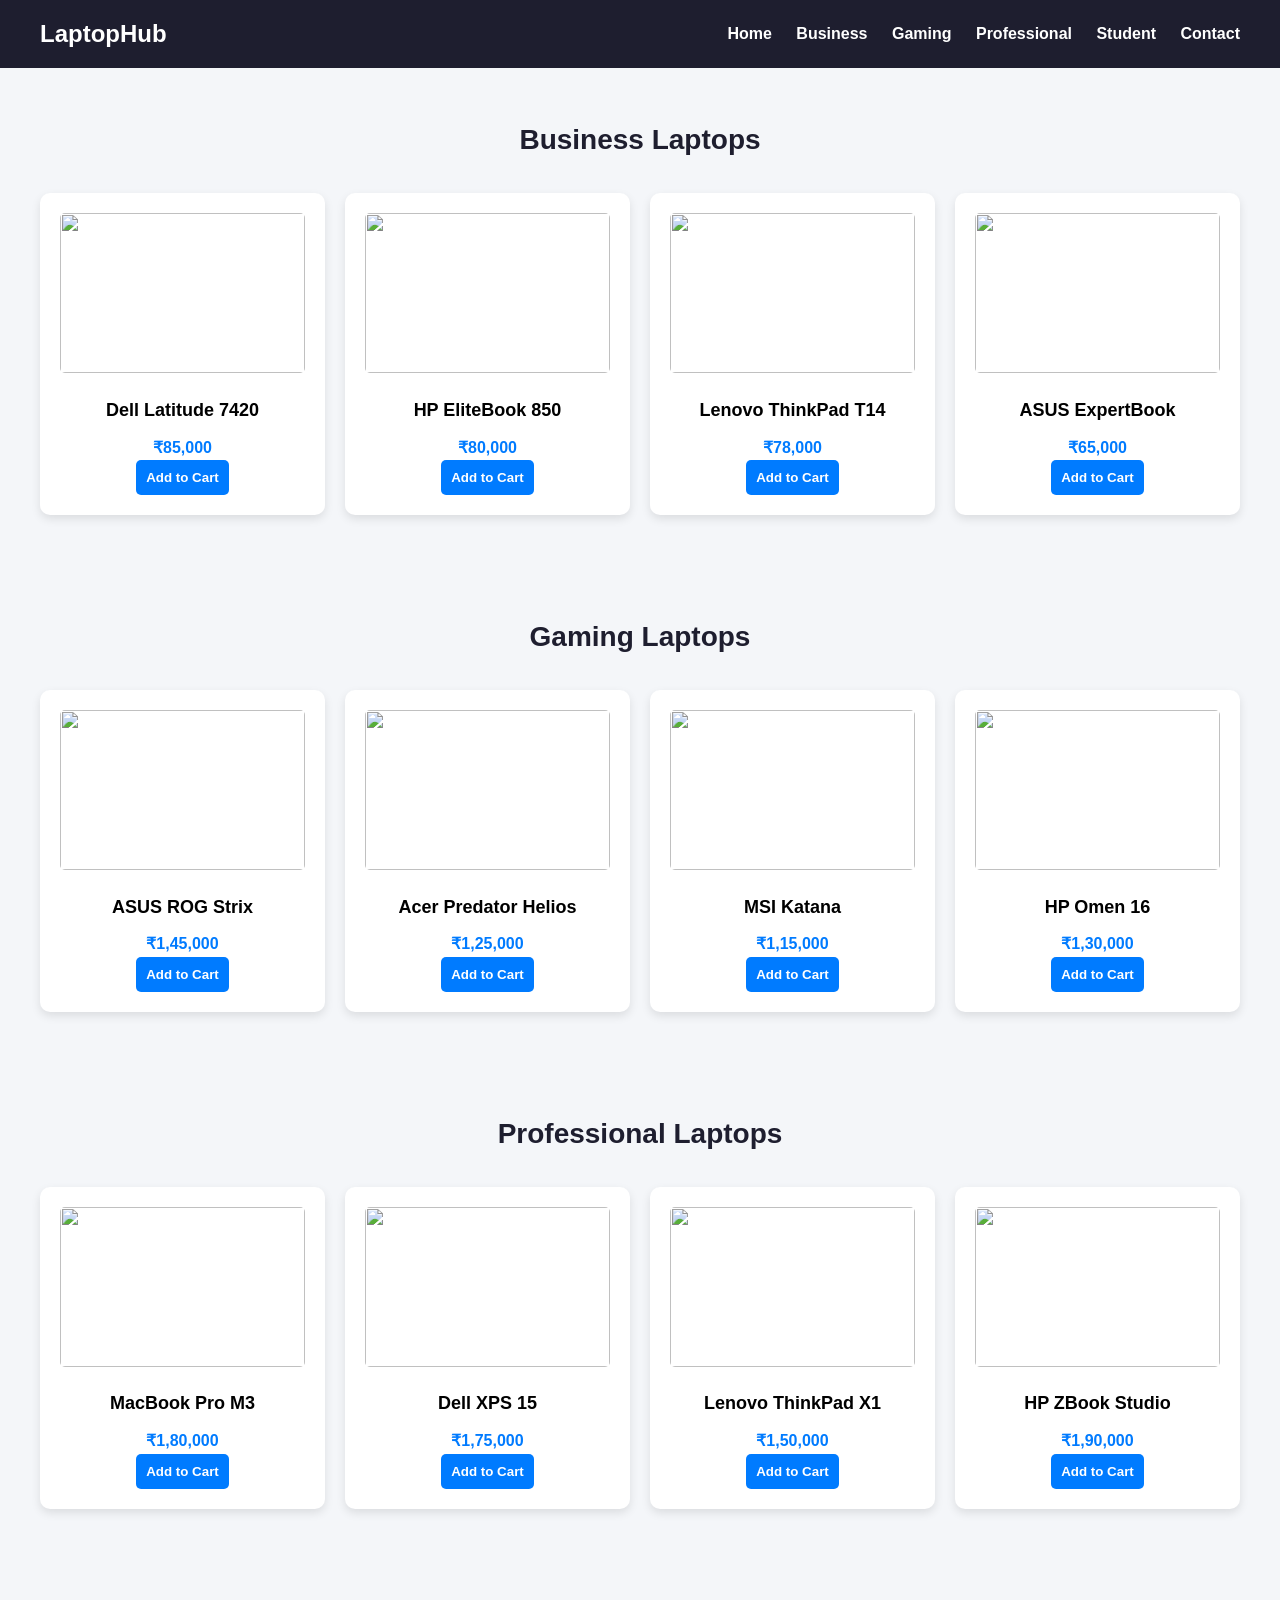
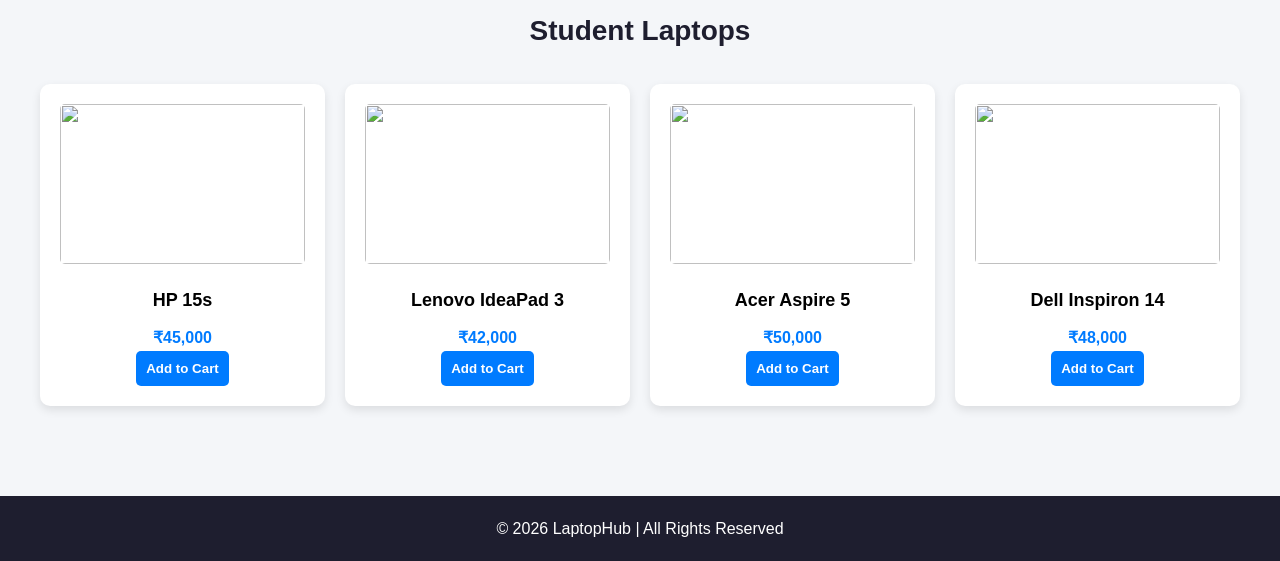
==== products.html @ d05b3295 "Add files via upload" ====
<!DOCTYPE html>
<html>
<head>
    <title>Laptop Store - Products</title>
    <link rel="stylesheet" href="style.css">
</head>
<body>

<header>
    <h1>LaptopHub</h1>
    <nav>
        <a href="index.html" target="_blank">Home</a>
        <a href="products.html#business" target="_blank">Business</a>
        <a href="products.html#gaming" target="_blank">Gaming</a>
        <a href="products.html#professional" target="_blank">Professional</a>
        <a href="products.html#student" target="_blank">Student</a>
        <a href="contact.html" target="_blank">Contact</a>
    </nav>
</header>

<!-- ================= BUSINESS ================= -->
<section id="business" class="section">
    <h2>Business Laptops</h2>
    <div class="products">

        <div class="card">
            <img src="C:\Users\alfar\OneDrive\Desktop\New folder (2)\images\Business Lap\Dell.jpg">
            <h3>Dell Latitude 7420</h3>
            <p class="price">₹85,000</p>
            <button>Add to Cart</button>
        </div>

        <div class="card">
            <img src="C:\Users\alfar\OneDrive\Desktop\New folder (2)\images\Business Lap\Hp-EliteBook.webp">
            <h3>HP EliteBook 850</h3>
            <p class="price">₹80,000</p>
            <button>Add to Cart</button>
        </div>

        <div class="card">
            <img src="C:\Users\alfar\OneDrive\Desktop\New folder (2)\images\Business Lap\T14-.png">
            <h3>Lenovo ThinkPad T14</h3>
            <p class="price">₹78,000</p>
            <button>Add to Cart</button>
        </div>

        <div class="card">
            <img src="C:\Users\alfar\OneDrive\Desktop\New folder (2)\images\Business Lap\ExperBook.jpg">
            <h3>ASUS ExpertBook</h3>
            <p class="price">₹65,000</p>
            <button>Add to Cart</button>
        </div>

    </div>
</section>

<!-- ================= GAMING ================= -->
<section id="gaming" class="section">
    <h2>Gaming Laptops</h2>
    <div class="products">

        <div class="card">
            <img src="C:\Users\alfar\OneDrive\Desktop\New folder (2)\images\Gaming lap\Asus Rog.jpg">
            <h3>ASUS ROG Strix</h3>
            <p class="price">₹1,45,000</p>
            <button>Add to Cart</button>
        </div>

        <div class="card">
            <img src="C:\Users\alfar\OneDrive\Desktop\New folder (2)\images\Gaming lap\Predator.webp">
            <h3>Acer Predator Helios</h3>
            <p class="price">₹1,25,000</p>
            <button>Add to Cart</button>
        </div>

        <div class="card">
            <img src="C:\Users\alfar\OneDrive\Desktop\New folder (2)\images\Gaming lap\Msi.jpg">
            <h3>MSI Katana</h3>
            <p class="price">₹1,15,000</p>
            <button>Add to Cart</button>
        </div>

        <div class="card">
            <img src="C:\Users\alfar\OneDrive\Desktop\New folder (2)\images\Gaming lap\Hp omen.jpg">
            <h3>HP Omen 16</h3>
            <p class="price">₹1,30,000</p>
            <button>Add to Cart</button>
        </div>

    </div>
</section>

<!-- ================= PROFESSIONAL ================= -->
<section id="professional" class="section">
    <h2>Professional Laptops</h2>
    <div class="products">

        <div class="card">
            <img src="C:\Users\alfar\OneDrive\Desktop\New folder (2)\images\Professional lap\MacBook 1.jpg">
            <h3>MacBook Pro M3</h3>
            <p class="price">₹1,80,000</p>
            <button>Add to Cart</button>
        </div>

        <div class="card">
            <img src="C:\Users\alfar\OneDrive\Desktop\New folder (2)\images\Professional lap\Dell.jpg">
            <h3>Dell XPS 15</h3>
            <p class="price">₹1,75,000</p>
            <button>Add to Cart</button>
        </div>

        <div class="card">
            <img src="C:\Users\alfar\OneDrive\Desktop\New folder (2)\images\Professional lap\good.jpg">
            <h3>Lenovo ThinkPad X1</h3>
            <p class="price">₹1,50,000</p>
            <button>Add to Cart</button>
        </div>

        <div class="card">
            <img src="C:\Users\alfar\OneDrive\Desktop\New folder (2)\images\Professional lap\Z Book.png">
            <h3>HP ZBook Studio</h3>
            <p class="price">₹1,90,000</p>
            <button>Add to Cart</button>
        </div>

    </div>
</section>

<!-- ================= STUDENT ================= -->
<section id="student" class="section">
    <h2>Student Laptops</h2>
    <div class="products">

        <div class="card">
            <img src="C:\Users\alfar\OneDrive\Desktop\New folder (2)\images\Student lap\HP.jpg">
            <h3>HP 15s</h3>
            <p class="price">₹45,000</p>
            <button>Add to Cart</button>
        </div>

        <div class="card">
            <img src="C:\Users\alfar\OneDrive\Desktop\New folder (2)\images\Student lap\Ideapad.jpg">
            <h3>Lenovo IdeaPad 3</h3>
            <p class="price">₹42,000</p>
            <button>Add to Cart</button>
        </div>

        <div class="card">
            <img src="C:\Users\alfar\OneDrive\Desktop\New folder (2)\images\Student lap\Acer.jpg">
            <h3>Acer Aspire 5</h3>
            <p class="price">₹50,000</p>
            <button>Add to Cart</button>
        </div>

        <div class="card">
            <img src="C:\Users\alfar\OneDrive\Desktop\New folder (2)\images\Student lap\Dell.jpg">
            <h3>Dell Inspiron 14</h3>
            <p class="price">₹48,000</p>
            <button>Add to Cart</button>
        </div>

    </div>
</section>

<footer>
    <p>© 2026 LaptopHub | All Rights Reserved</p>
</footer>

</body>
</html>
---- style.css ----
/* Reset */
* {
    margin: 0;
    padding: 0;
    box-sizing: border-box;
}

/* Body */
body {
    font-family: Arial, sans-serif;
    background-color: #f4f6f9;
    line-height: 1.6;
}

/* Header */
header {
    background-color: #1e1e2f;
    color: white;
    padding: 15px 40px;
    display: flex;
    justify-content: space-between;
    align-items: center;
}

header h1 {
    font-size: 24px;
}

nav a {
    color: white;
    text-decoration: none;
    margin-left: 20px;
    font-weight: bold;
}

nav a:hover {
    color: #00c6ff;
}

/* Banner */
.banner {
    background: linear-gradient(to right, #007bff, #00c6ff);
    color: white;
    text-align: center;
    padding: 70px 20px;
}

.banner h2 {
    font-size: 32px;
    margin-bottom: 10px;
}

/* Section Styling */
.section {
    padding: 50px 40px;
    text-align: center;
}

.section h2 {
    margin-bottom: 30px;
    font-size: 28px;
    color: #1e1e2f;
}

/* Product Grid */
.products {
    display: grid;
    grid-template-columns: repeat(4, 1fr);
    gap: 20px;
}

/* Product Card */
.card {
    background: white;
    padding: 20px;
    border-radius: 10px;
    box-shadow: 0px 4px 10px rgba(0,0,0,0.1);
    transition: 0.3s ease;
}

.card:hover {
    transform: translateY(-5px);
}

.card img {
    width: 100%;
    height: 160px;
    object-fit: cover;
    border-radius: 5px;
}

.card h3 {
    margin: 15px 0 10px;
    font-size: 18px;
}

.card p {
    font-weight: bold;
    color: #007bff;
}

/* Contact Section */
.contact {
    padding: 50px 40px;
    text-align: center;
}

form {
    width: 350px;
    margin: auto;
    display: flex;
    flex-direction: column;
}

input, textarea {
    padding: 10px;
    margin-bottom: 15px;
    border: 1px solid #ccc;
    border-radius: 5px;
}

button {
    padding: 10px;
    background-color: #007bff;
    border: none;
    color: white;
    cursor: pointer;
    border-radius: 5px;
    font-weight: bold;
}

button:hover {
    background-color: #0056b3;
}

/* Footer */
footer {
    background-color: #1e1e2f;
    color: white;
    text-align: center;
    padding: 20px;
    margin-top: 40px;
}

/* Smooth Scroll */
html {
    scroll-behavior: smooth;
}

/* Responsive Design */
@media(max-width: 1000px) {
    .products {
        grid-template-columns: repeat(2, 1fr);
    }
}

@media(max-width: 600px) {
    .products {
        grid-template-columns: 1fr;
    }

    header {
        flex-direction: column;
        text-align: center;
    }

    nav {
        margin-top: 10px;
    }

    form {
        width: 90%;
    }
}
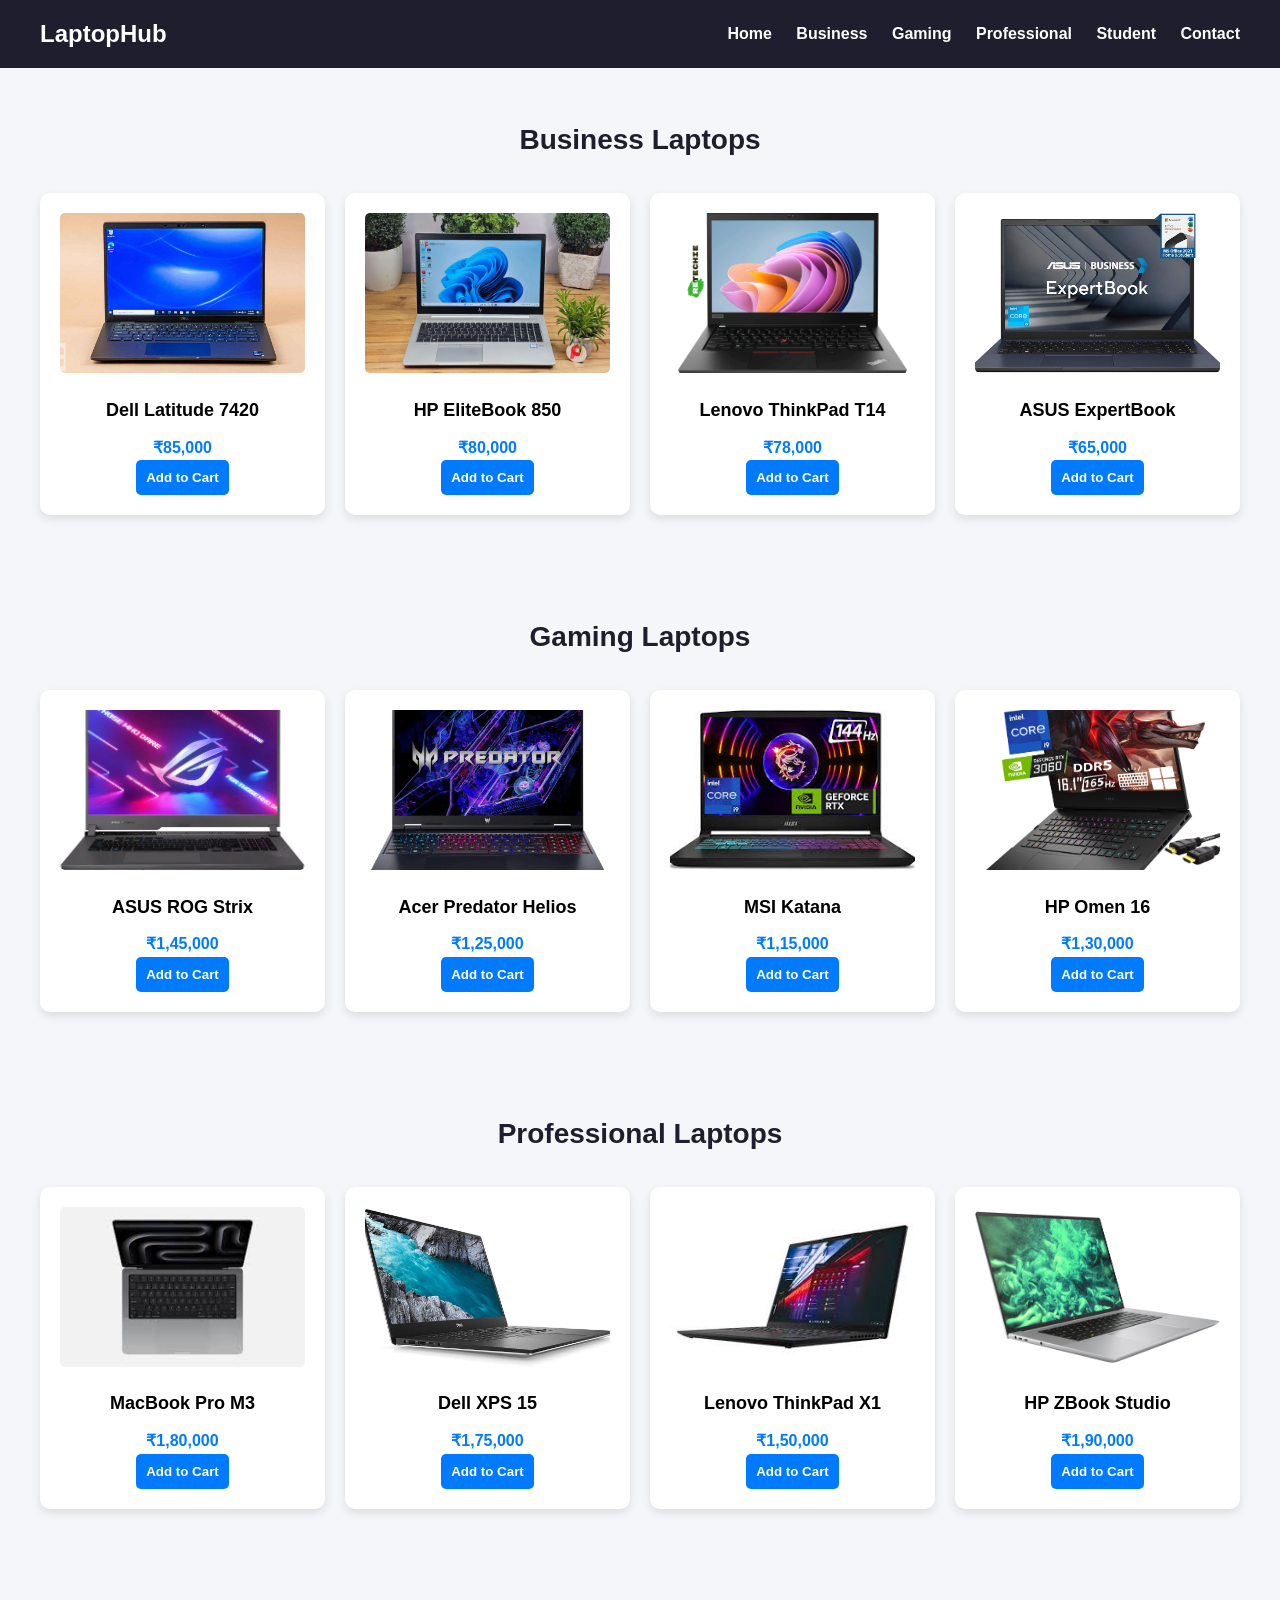
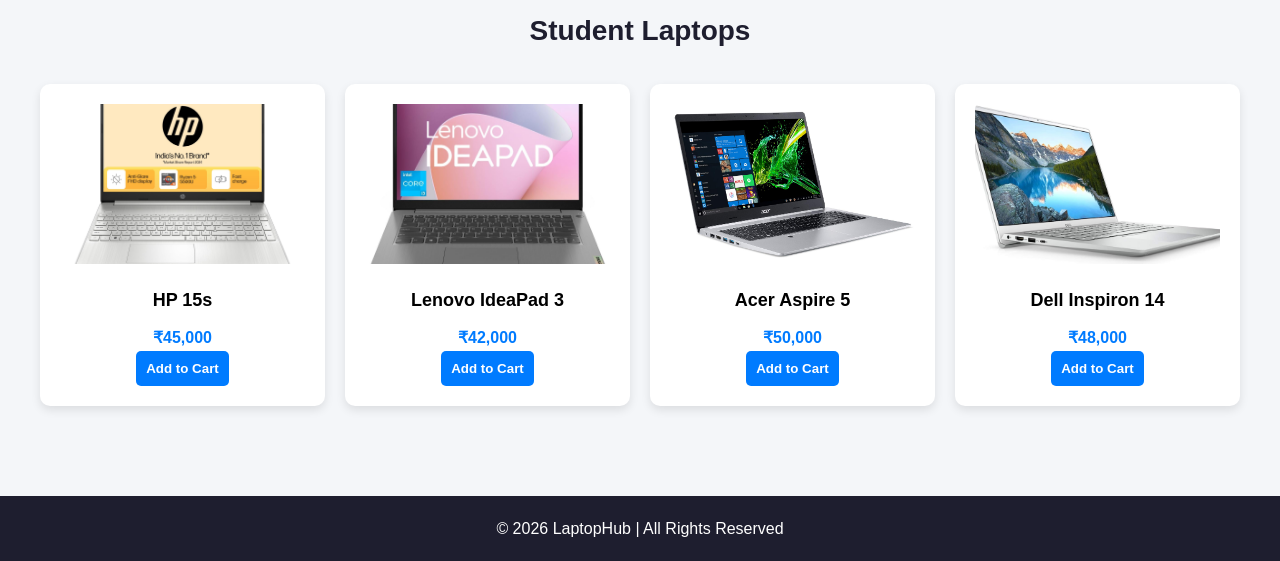
==== commit ac29e561: "Update products.html" ====
--- a/products.html
+++ b/products.html
@@ -18,34 +18,33 @@
     </nav>
 </header>
 
-<!-- ================= BUSINESS ================= -->
 <section id="business" class="section">
     <h2>Business Laptops</h2>
     <div class="products">
 
         <div class="card">
-            <img src="C:\Users\alfar\OneDrive\Desktop\New folder (2)\images\Business Lap\Dell.jpg">
+            <img src="images\Business Lap\Dell.jpg">
             <h3>Dell Latitude 7420</h3>
             <p class="price">₹85,000</p>
             <button>Add to Cart</button>
         </div>
 
         <div class="card">
-            <img src="C:\Users\alfar\OneDrive\Desktop\New folder (2)\images\Business Lap\Hp-EliteBook.webp">
+            <img src="images\Business Lap\Hp-EliteBook.webp">
             <h3>HP EliteBook 850</h3>
             <p class="price">₹80,000</p>
             <button>Add to Cart</button>
         </div>
 
         <div class="card">
-            <img src="C:\Users\alfar\OneDrive\Desktop\New folder (2)\images\Business Lap\T14-.png">
+            <img src="images\Business Lap\T14-.png">
             <h3>Lenovo ThinkPad T14</h3>
             <p class="price">₹78,000</p>
             <button>Add to Cart</button>
         </div>
 
         <div class="card">
-            <img src="C:\Users\alfar\OneDrive\Desktop\New folder (2)\images\Business Lap\ExperBook.jpg">
+            <img src="images\Business Lap\ExperBook.jpg">
             <h3>ASUS ExpertBook</h3>
             <p class="price">₹65,000</p>
             <button>Add to Cart</button>
@@ -54,34 +53,33 @@
     </div>
 </section>
 
-<!-- ================= GAMING ================= -->
 <section id="gaming" class="section">
     <h2>Gaming Laptops</h2>
     <div class="products">
 
         <div class="card">
-            <img src="C:\Users\alfar\OneDrive\Desktop\New folder (2)\images\Gaming lap\Asus Rog.jpg">
+            <img src="images\Gaming lap\Asus Rog.jpg">
             <h3>ASUS ROG Strix</h3>
             <p class="price">₹1,45,000</p>
             <button>Add to Cart</button>
         </div>
 
         <div class="card">
-            <img src="C:\Users\alfar\OneDrive\Desktop\New folder (2)\images\Gaming lap\Predator.webp">
+            <img src="images\Gaming lap\Predator.webp">
             <h3>Acer Predator Helios</h3>
             <p class="price">₹1,25,000</p>
             <button>Add to Cart</button>
         </div>
 
         <div class="card">
-            <img src="C:\Users\alfar\OneDrive\Desktop\New folder (2)\images\Gaming lap\Msi.jpg">
+            <img src="images\Gaming lap\Msi.jpg">
             <h3>MSI Katana</h3>
             <p class="price">₹1,15,000</p>
             <button>Add to Cart</button>
         </div>
 
         <div class="card">
-            <img src="C:\Users\alfar\OneDrive\Desktop\New folder (2)\images\Gaming lap\Hp omen.jpg">
+            <img src="images\Gaming lap\Hp omen.jpg">
             <h3>HP Omen 16</h3>
             <p class="price">₹1,30,000</p>
             <button>Add to Cart</button>
@@ -90,34 +88,33 @@
     </div>
 </section>
 
-<!-- ================= PROFESSIONAL ================= -->
 <section id="professional" class="section">
     <h2>Professional Laptops</h2>
     <div class="products">
 
         <div class="card">
-            <img src="C:\Users\alfar\OneDrive\Desktop\New folder (2)\images\Professional lap\MacBook 1.jpg">
+            <img src="images\Professional lap\MacBook 1.jpg">
             <h3>MacBook Pro M3</h3>
             <p class="price">₹1,80,000</p>
             <button>Add to Cart</button>
         </div>
 
         <div class="card">
-            <img src="C:\Users\alfar\OneDrive\Desktop\New folder (2)\images\Professional lap\Dell.jpg">
+            <img src="images\Professional lap\Dell.jpg">
             <h3>Dell XPS 15</h3>
             <p class="price">₹1,75,000</p>
             <button>Add to Cart</button>
         </div>
 
         <div class="card">
-            <img src="C:\Users\alfar\OneDrive\Desktop\New folder (2)\images\Professional lap\good.jpg">
+            <img src="images\Professional lap\good.jpg">
             <h3>Lenovo ThinkPad X1</h3>
             <p class="price">₹1,50,000</p>
             <button>Add to Cart</button>
         </div>
 
         <div class="card">
-            <img src="C:\Users\alfar\OneDrive\Desktop\New folder (2)\images\Professional lap\Z Book.png">
+            <img src="images\Professional lap\Z Book.png">
             <h3>HP ZBook Studio</h3>
             <p class="price">₹1,90,000</p>
             <button>Add to Cart</button>
@@ -126,34 +123,33 @@
     </div>
 </section>
 
-<!-- ================= STUDENT ================= -->
 <section id="student" class="section">
     <h2>Student Laptops</h2>
     <div class="products">
 
         <div class="card">
-            <img src="C:\Users\alfar\OneDrive\Desktop\New folder (2)\images\Student lap\HP.jpg">
+            <img src="images\Student lap\HP.jpg">
             <h3>HP 15s</h3>
             <p class="price">₹45,000</p>
             <button>Add to Cart</button>
         </div>
 
         <div class="card">
-            <img src="C:\Users\alfar\OneDrive\Desktop\New folder (2)\images\Student lap\Ideapad.jpg">
+            <img src="images\Student lap\Ideapad.jpg">
             <h3>Lenovo IdeaPad 3</h3>
             <p class="price">₹42,000</p>
             <button>Add to Cart</button>
         </div>
 
         <div class="card">
-            <img src="C:\Users\alfar\OneDrive\Desktop\New folder (2)\images\Student lap\Acer.jpg">
+            <img src="images\Student lap\Acer.jpg">
             <h3>Acer Aspire 5</h3>
             <p class="price">₹50,000</p>
             <button>Add to Cart</button>
         </div>
 
         <div class="card">
-            <img src="C:\Users\alfar\OneDrive\Desktop\New folder (2)\images\Student lap\Dell.jpg">
+            <img src="images\Student lap\Dell.jpg">
             <h3>Dell Inspiron 14</h3>
             <p class="price">₹48,000</p>
             <button>Add to Cart</button>
@@ -167,4 +163,5 @@
 </footer>
 
 </body>
-</html>+
+</html>
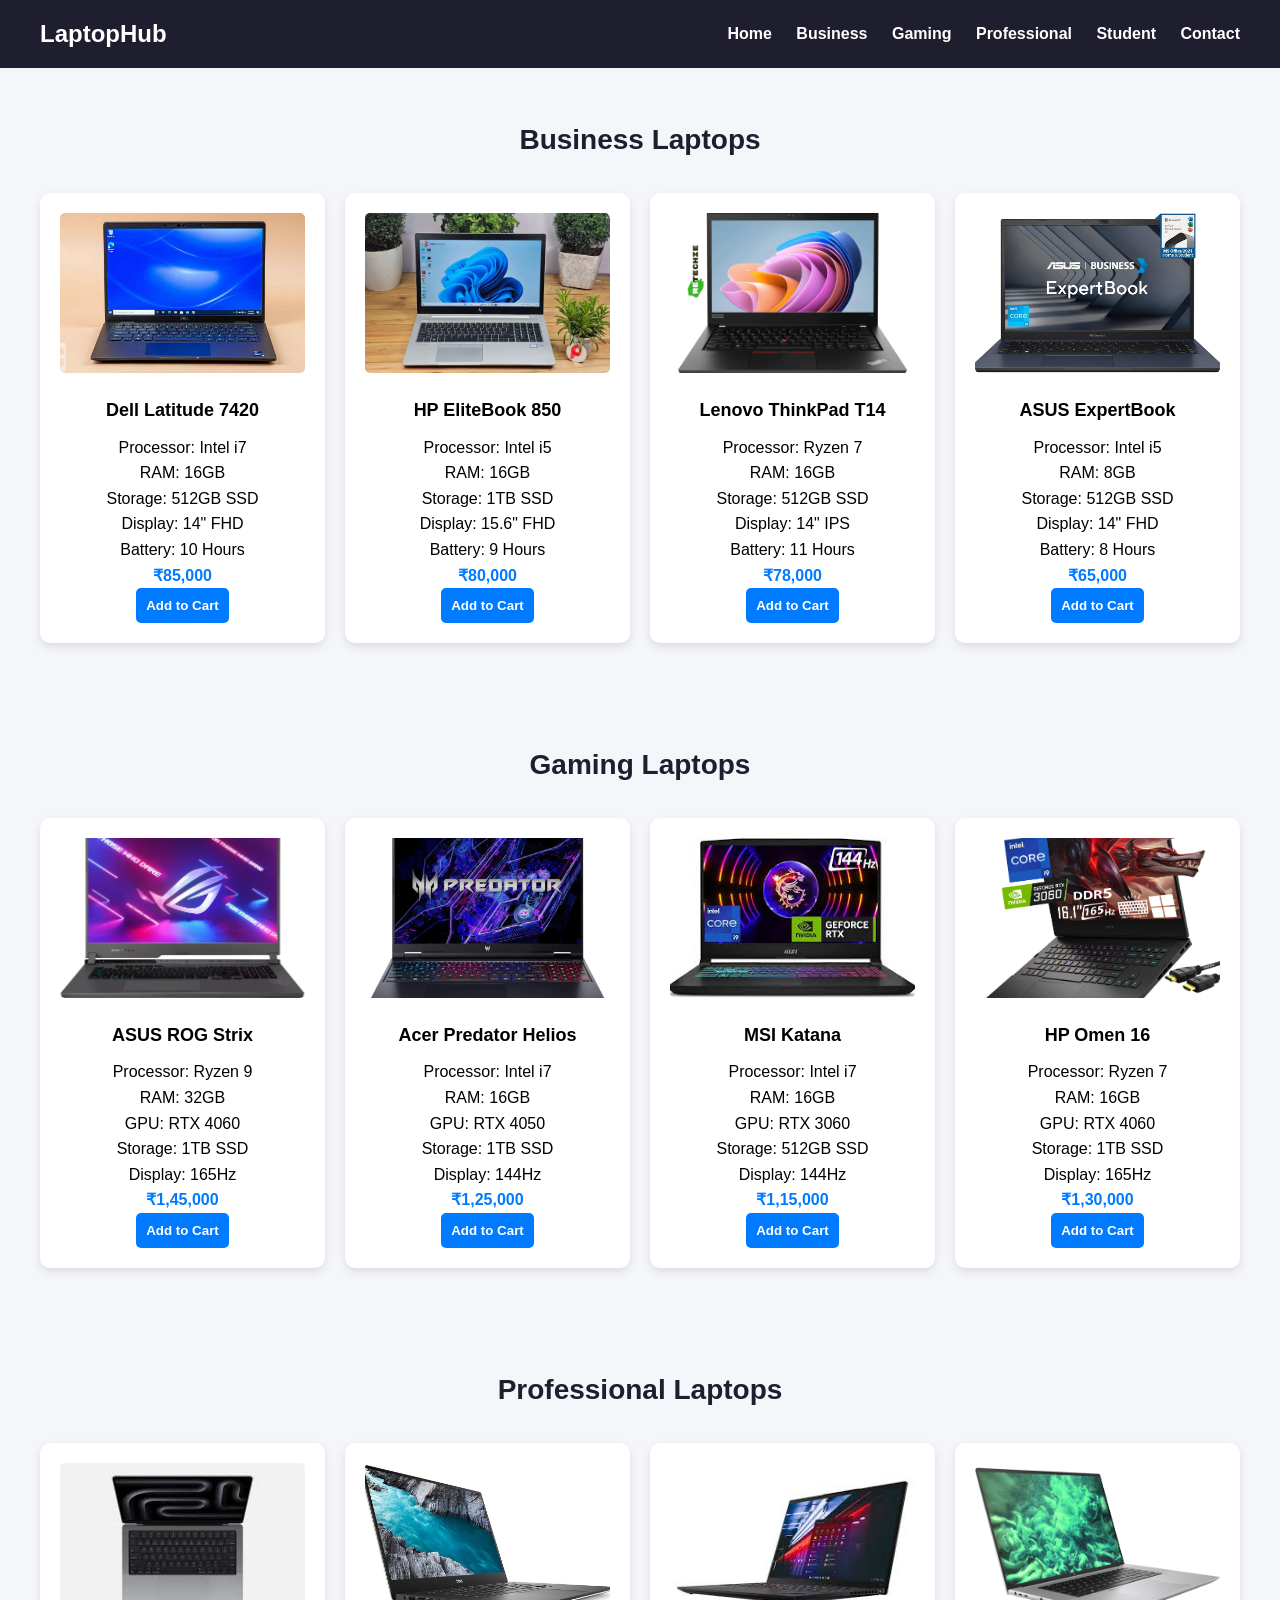
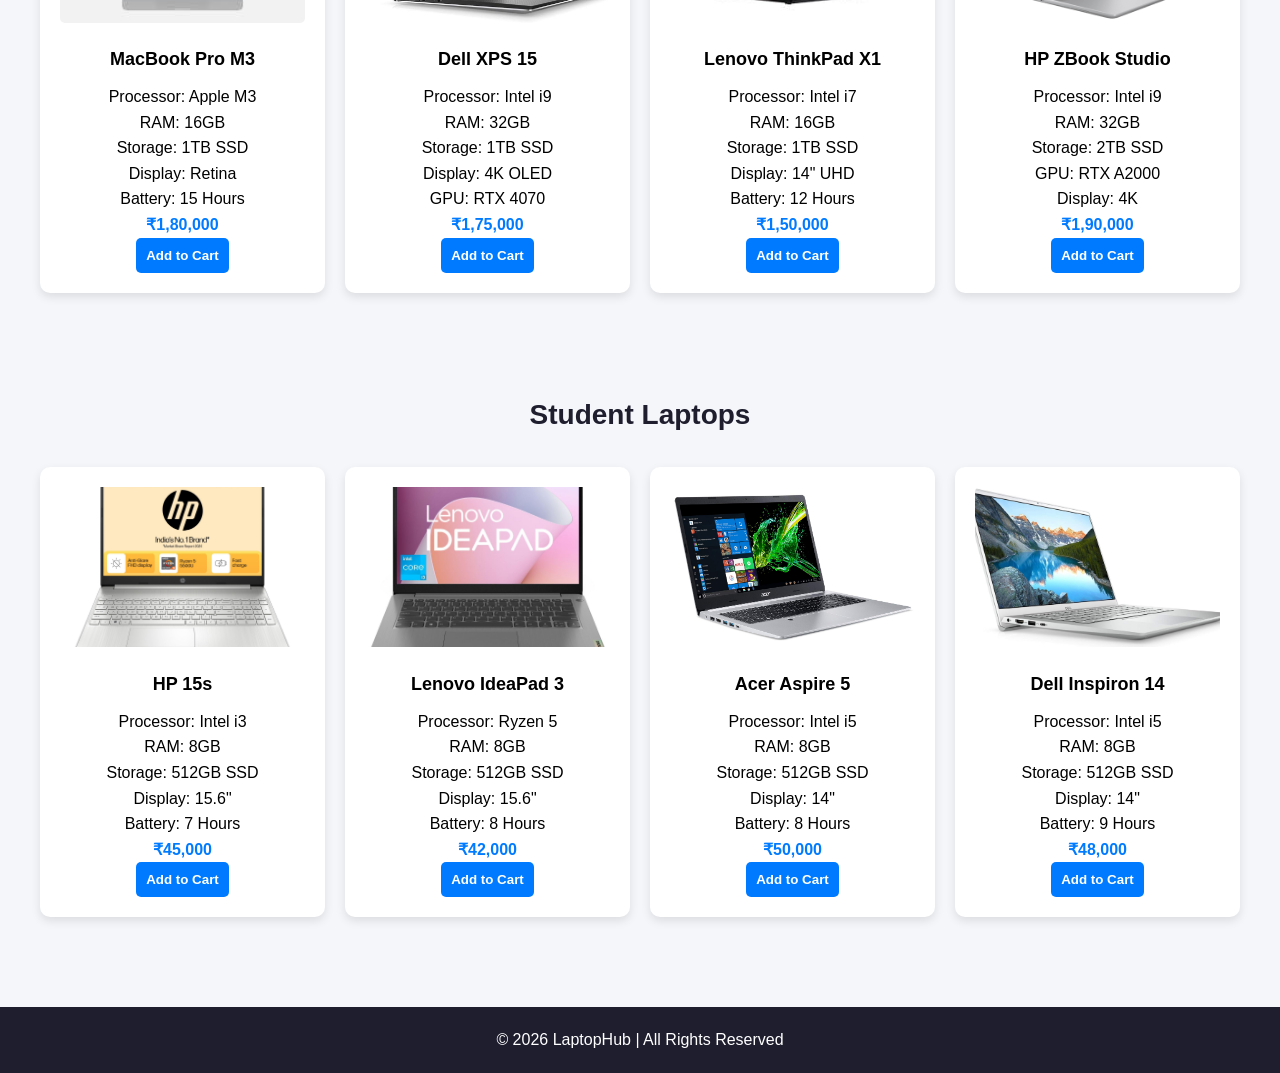
==== commit 3aeef5dd: "Enhance product details and layout in products.html Updated product listings with specifications and" ====
--- a/products.html
+++ b/products.html
@@ -18,150 +18,265 @@
     </nav>
 </header>
 
+<!-- ================= BUSINESS ================= -->
 <section id="business" class="section">
-    <h2>Business Laptops</h2>
-    <div class="products">
-
-        <div class="card">
-            <img src="images\Business Lap\Dell.jpg">
-            <h3>Dell Latitude 7420</h3>
-            <p class="price">₹85,000</p>
-            <button>Add to Cart</button>
-        </div>
-
-        <div class="card">
-            <img src="images\Business Lap\Hp-EliteBook.webp">
-            <h3>HP EliteBook 850</h3>
-            <p class="price">₹80,000</p>
-            <button>Add to Cart</button>
-        </div>
-
-        <div class="card">
-            <img src="images\Business Lap\T14-.png">
-            <h3>Lenovo ThinkPad T14</h3>
-            <p class="price">₹78,000</p>
-            <button>Add to Cart</button>
-        </div>
-
-        <div class="card">
-            <img src="images\Business Lap\ExperBook.jpg">
-            <h3>ASUS ExpertBook</h3>
-            <p class="price">₹65,000</p>
-            <button>Add to Cart</button>
-        </div>
-
-    </div>
-</section>
-
+<h2>Business Laptops</h2>
+<div class="products">
+
+<div class="card">
+<img src="images/Business Lap/Dell.jpg">
+<h3>Dell Latitude 7420</h3>
+<div class="specs">
+Processor: Intel i7<br>
+RAM: 16GB<br>
+Storage: 512GB SSD<br>
+Display: 14" FHD<br>
+Battery: 10 Hours
+</div>
+<p class="price">₹85,000</p>
+<button>Add to Cart</button>
+</div>
+
+<div class="card">
+<img src="images/Business Lap/Hp-EliteBook.webp">
+<h3>HP EliteBook 850</h3>
+<div class="specs">
+Processor: Intel i5<br>
+RAM: 16GB<br>
+Storage: 1TB SSD<br>
+Display: 15.6" FHD<br>
+Battery: 9 Hours
+</div>
+<p class="price">₹80,000</p>
+<button>Add to Cart</button>
+</div>
+
+<div class="card">
+<img src="images/Business Lap/T14-.png">
+<h3>Lenovo ThinkPad T14</h3>
+<div class="specs">
+Processor: Ryzen 7<br>
+RAM: 16GB<br>
+Storage: 512GB SSD<br>
+Display: 14" IPS<br>
+Battery: 11 Hours
+</div>
+<p class="price">₹78,000</p>
+<button>Add to Cart</button>
+</div>
+
+<div class="card">
+<img src="images/Business Lap/ExperBook.jpg">
+<h3>ASUS ExpertBook</h3>
+<div class="specs">
+Processor: Intel i5<br>
+RAM: 8GB<br>
+Storage: 512GB SSD<br>
+Display: 14" FHD<br>
+Battery: 8 Hours
+</div>
+<p class="price">₹65,000</p>
+<button>Add to Cart</button>
+</div>
+
+</div>
+</section>
+
+<!-- ================= GAMING ================= -->
 <section id="gaming" class="section">
-    <h2>Gaming Laptops</h2>
-    <div class="products">
-
-        <div class="card">
-            <img src="images\Gaming lap\Asus Rog.jpg">
-            <h3>ASUS ROG Strix</h3>
-            <p class="price">₹1,45,000</p>
-            <button>Add to Cart</button>
-        </div>
-
-        <div class="card">
-            <img src="images\Gaming lap\Predator.webp">
-            <h3>Acer Predator Helios</h3>
-            <p class="price">₹1,25,000</p>
-            <button>Add to Cart</button>
-        </div>
-
-        <div class="card">
-            <img src="images\Gaming lap\Msi.jpg">
-            <h3>MSI Katana</h3>
-            <p class="price">₹1,15,000</p>
-            <button>Add to Cart</button>
-        </div>
-
-        <div class="card">
-            <img src="images\Gaming lap\Hp omen.jpg">
-            <h3>HP Omen 16</h3>
-            <p class="price">₹1,30,000</p>
-            <button>Add to Cart</button>
-        </div>
-
-    </div>
-</section>
-
+<h2>Gaming Laptops</h2>
+<div class="products">
+
+<div class="card">
+<img src="images/Gaming lap/Asus Rog.jpg">
+<h3>ASUS ROG Strix</h3>
+<div class="specs">
+Processor: Ryzen 9<br>
+RAM: 32GB<br>
+GPU: RTX 4060<br>
+Storage: 1TB SSD<br>
+Display: 165Hz
+</div>
+<p class="price">₹1,45,000</p>
+<button>Add to Cart</button>
+</div>
+
+<div class="card">
+<img src="images/Gaming lap/Predator.webp">
+<h3>Acer Predator Helios</h3>
+<div class="specs">
+Processor: Intel i7<br>
+RAM: 16GB<br>
+GPU: RTX 4050<br>
+Storage: 1TB SSD<br>
+Display: 144Hz
+</div>
+<p class="price">₹1,25,000</p>
+<button>Add to Cart</button>
+</div>
+
+<div class="card">
+<img src="images/Gaming lap/Msi.jpg">
+<h3>MSI Katana</h3>
+<div class="specs">
+Processor: Intel i7<br>
+RAM: 16GB<br>
+GPU: RTX 3060<br>
+Storage: 512GB SSD<br>
+Display: 144Hz
+</div>
+<p class="price">₹1,15,000</p>
+<button>Add to Cart</button>
+</div>
+
+<div class="card">
+<img src="images/Gaming lap/Hp omen.jpg">
+<h3>HP Omen 16</h3>
+<div class="specs">
+Processor: Ryzen 7<br>
+RAM: 16GB<br>
+GPU: RTX 4060<br>
+Storage: 1TB SSD<br>
+Display: 165Hz
+</div>
+<p class="price">₹1,30,000</p>
+<button>Add to Cart</button>
+</div>
+
+</div>
+</section>
+
+<!-- ================= PROFESSIONAL ================= -->
 <section id="professional" class="section">
-    <h2>Professional Laptops</h2>
-    <div class="products">
-
-        <div class="card">
-            <img src="images\Professional lap\MacBook 1.jpg">
-            <h3>MacBook Pro M3</h3>
-            <p class="price">₹1,80,000</p>
-            <button>Add to Cart</button>
-        </div>
-
-        <div class="card">
-            <img src="images\Professional lap\Dell.jpg">
-            <h3>Dell XPS 15</h3>
-            <p class="price">₹1,75,000</p>
-            <button>Add to Cart</button>
-        </div>
-
-        <div class="card">
-            <img src="images\Professional lap\good.jpg">
-            <h3>Lenovo ThinkPad X1</h3>
-            <p class="price">₹1,50,000</p>
-            <button>Add to Cart</button>
-        </div>
-
-        <div class="card">
-            <img src="images\Professional lap\Z Book.png">
-            <h3>HP ZBook Studio</h3>
-            <p class="price">₹1,90,000</p>
-            <button>Add to Cart</button>
-        </div>
-
-    </div>
-</section>
-
+<h2>Professional Laptops</h2>
+<div class="products">
+
+<div class="card">
+<img src="images/Professional lap/MacBook 1.jpg">
+<h3>MacBook Pro M3</h3>
+<div class="specs">
+Processor: Apple M3<br>
+RAM: 16GB<br>
+Storage: 1TB SSD<br>
+Display: Retina<br>
+Battery: 15 Hours
+</div>
+<p class="price">₹1,80,000</p>
+<button>Add to Cart</button>
+</div>
+
+<div class="card">
+<img src="images/Professional lap/Dell.jpg">
+<h3>Dell XPS 15</h3>
+<div class="specs">
+Processor: Intel i9<br>
+RAM: 32GB<br>
+Storage: 1TB SSD<br>
+Display: 4K OLED<br>
+GPU: RTX 4070
+</div>
+<p class="price">₹1,75,000</p>
+<button>Add to Cart</button>
+</div>
+
+<div class="card">
+<img src="images/Professional lap/good.jpg">
+<h3>Lenovo ThinkPad X1</h3>
+<div class="specs">
+Processor: Intel i7<br>
+RAM: 16GB<br>
+Storage: 1TB SSD<br>
+Display: 14" UHD<br>
+Battery: 12 Hours
+</div>
+<p class="price">₹1,50,000</p>
+<button>Add to Cart</button>
+</div>
+
+<div class="card">
+<img src="images/Professional lap/Z Book.png">
+<h3>HP ZBook Studio</h3>
+<div class="specs">
+Processor: Intel i9<br>
+RAM: 32GB<br>
+Storage: 2TB SSD<br>
+GPU: RTX A2000<br>
+Display: 4K
+</div>
+<p class="price">₹1,90,000</p>
+<button>Add to Cart</button>
+</div>
+
+</div>
+</section>
+
+<!-- ================= STUDENT ================= -->
 <section id="student" class="section">
-    <h2>Student Laptops</h2>
-    <div class="products">
-
-        <div class="card">
-            <img src="images\Student lap\HP.jpg">
-            <h3>HP 15s</h3>
-            <p class="price">₹45,000</p>
-            <button>Add to Cart</button>
-        </div>
-
-        <div class="card">
-            <img src="images\Student lap\Ideapad.jpg">
-            <h3>Lenovo IdeaPad 3</h3>
-            <p class="price">₹42,000</p>
-            <button>Add to Cart</button>
-        </div>
-
-        <div class="card">
-            <img src="images\Student lap\Acer.jpg">
-            <h3>Acer Aspire 5</h3>
-            <p class="price">₹50,000</p>
-            <button>Add to Cart</button>
-        </div>
-
-        <div class="card">
-            <img src="images\Student lap\Dell.jpg">
-            <h3>Dell Inspiron 14</h3>
-            <p class="price">₹48,000</p>
-            <button>Add to Cart</button>
-        </div>
-
-    </div>
+<h2>Student Laptops</h2>
+<div class="products">
+
+<div class="card">
+<img src="images/Student lap/HP.jpg">
+<h3>HP 15s</h3>
+<div class="specs">
+Processor: Intel i3<br>
+RAM: 8GB<br>
+Storage: 512GB SSD<br>
+Display: 15.6"<br>
+Battery: 7 Hours
+</div>
+<p class="price">₹45,000</p>
+<button>Add to Cart</button>
+</div>
+
+<div class="card">
+<img src="images/Student lap/Ideapad.jpg">
+<h3>Lenovo IdeaPad 3</h3>
+<div class="specs">
+Processor: Ryzen 5<br>
+RAM: 8GB<br>
+Storage: 512GB SSD<br>
+Display: 15.6"<br>
+Battery: 8 Hours
+</div>
+<p class="price">₹42,000</p>
+<button>Add to Cart</button>
+</div>
+
+<div class="card">
+<img src="images/Student lap/Acer.jpg">
+<h3>Acer Aspire 5</h3>
+<div class="specs">
+Processor: Intel i5<br>
+RAM: 8GB<br>
+Storage: 512GB SSD<br>
+Display: 14"<br>
+Battery: 8 Hours
+</div>
+<p class="price">₹50,000</p>
+<button>Add to Cart</button>
+</div>
+
+<div class="card">
+<img src="images/Student lap/Dell.jpg">
+<h3>Dell Inspiron 14</h3>
+<div class="specs">
+Processor: Intel i5<br>
+RAM: 8GB<br>
+Storage: 512GB SSD<br>
+Display: 14"<br>
+Battery: 9 Hours
+</div>
+<p class="price">₹48,000</p>
+<button>Add to Cart</button>
+</div>
+
+</div>
 </section>
 
 <footer>
-    <p>© 2026 LaptopHub | All Rights Reserved</p>
+<p>© 2026 LaptopHub | All Rights Reserved</p>
 </footer>
 
 </body>
-
 </html>
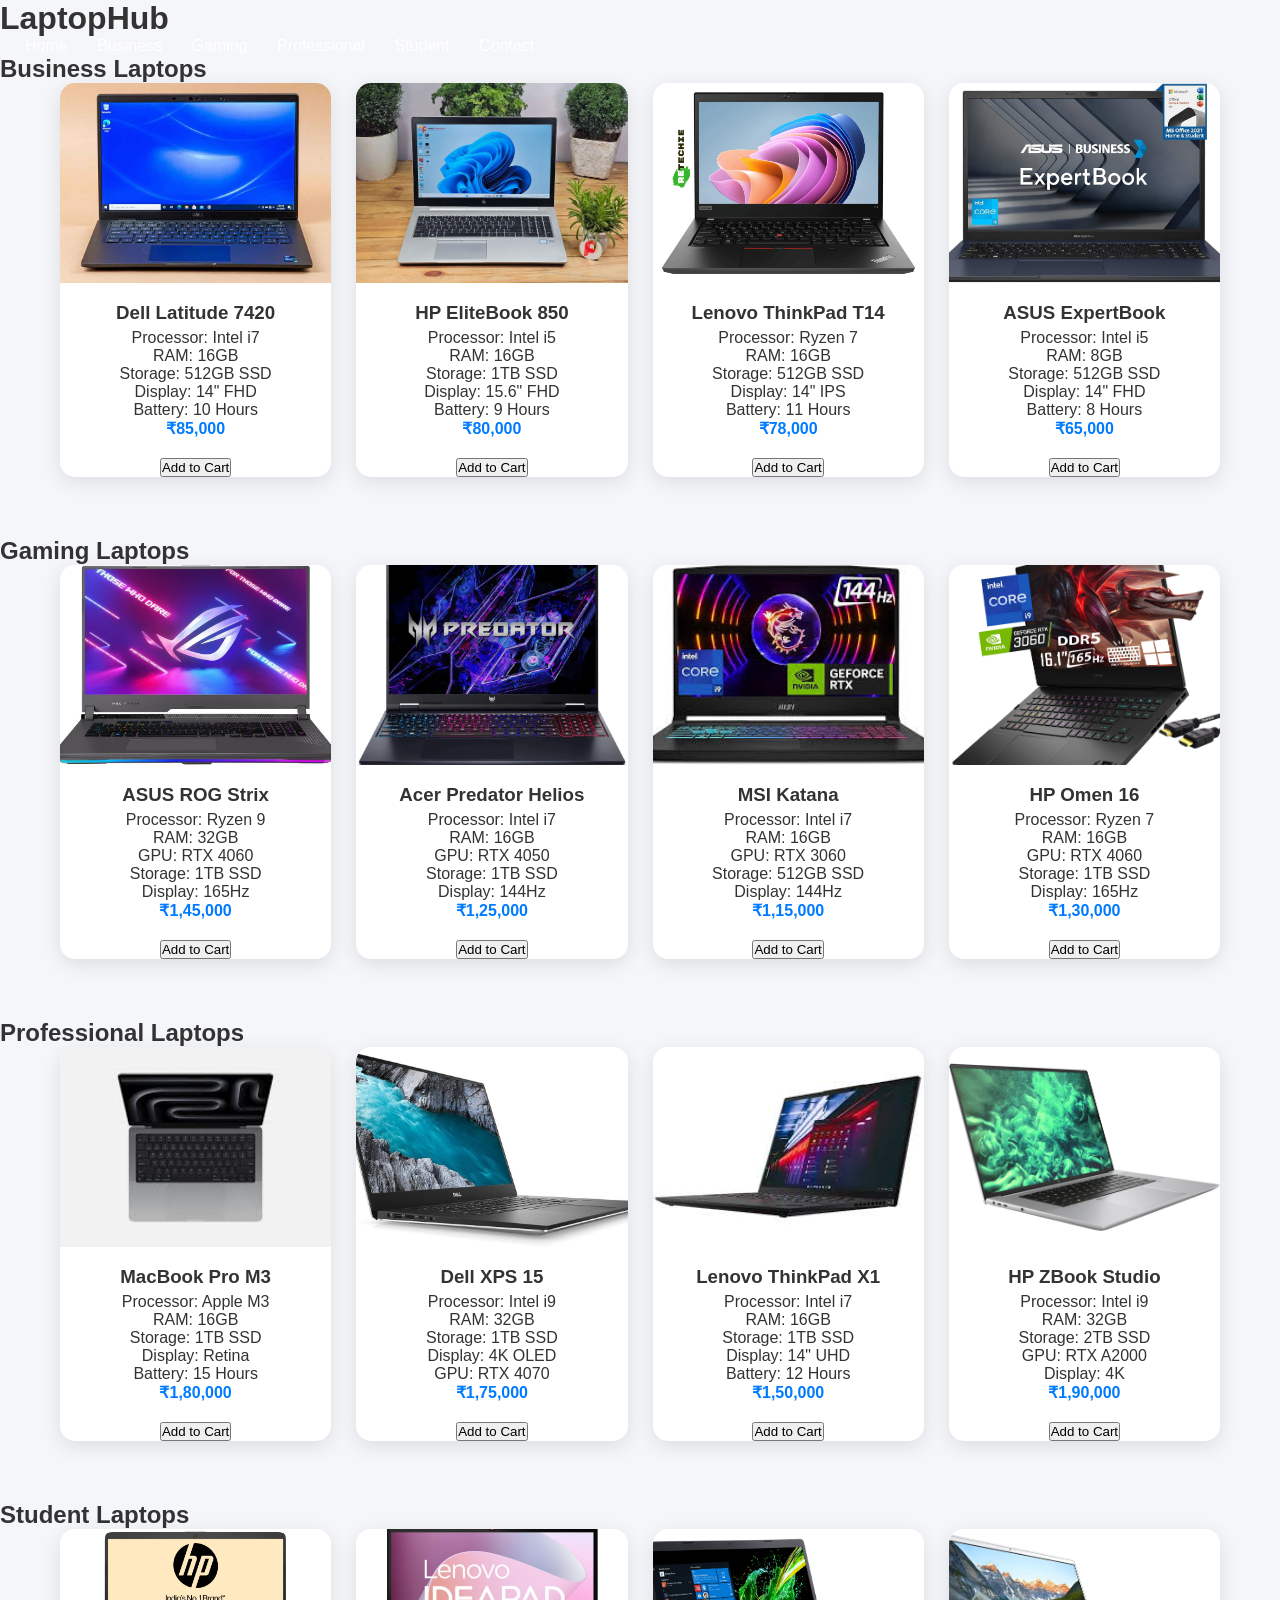
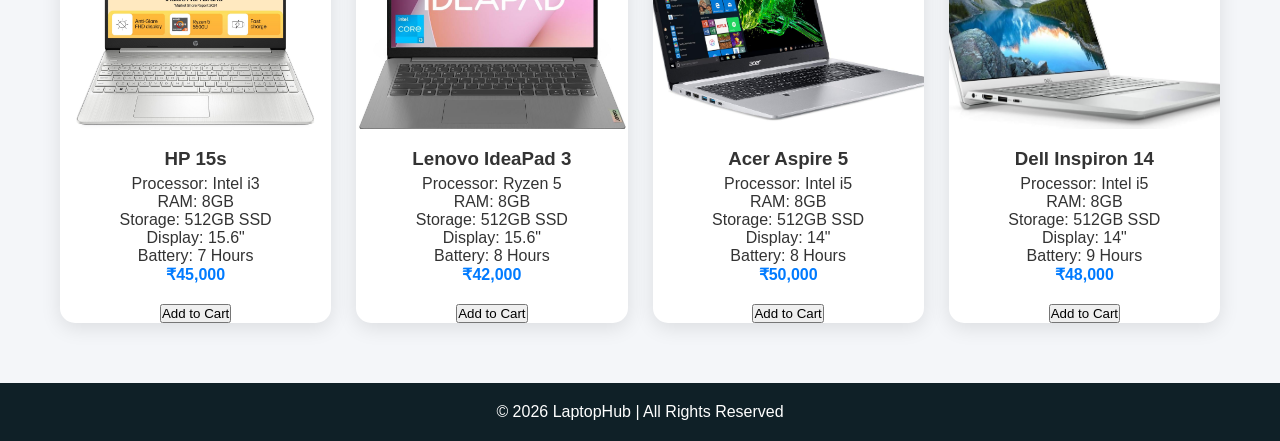
==== commit 2e0ce8e0: "Fix HTML formatting issues in products.html" ====
--- a/products.html
+++ b/products.html
@@ -18,7 +18,6 @@
     </nav>
 </header>
 
-<!-- ================= BUSINESS ================= -->
 <section id="business" class="section">
 <h2>Business Laptops</h2>
 <div class="products">
@@ -82,7 +81,6 @@
 </div>
 </section>
 
-<!-- ================= GAMING ================= -->
 <section id="gaming" class="section">
 <h2>Gaming Laptops</h2>
 <div class="products">
@@ -146,7 +144,6 @@
 </div>
 </section>
 
-<!-- ================= PROFESSIONAL ================= -->
 <section id="professional" class="section">
 <h2>Professional Laptops</h2>
 <div class="products">
@@ -210,7 +207,6 @@
 </div>
 </section>
 
-<!-- ================= STUDENT ================= -->
 <section id="student" class="section">
 <h2>Student Laptops</h2>
 <div class="products">
@@ -280,3 +276,4 @@
 
 </body>
 </html>
+
--- a/style.css
+++ b/style.css
@@ -1,174 +1,126 @@
-/* Reset */
+/* RESET */
 * {
     margin: 0;
     padding: 0;
     box-sizing: border-box;
+    font-family: 'Segoe UI', sans-serif;
 }
 
-/* Body */
 body {
-    font-family: Arial, sans-serif;
-    background-color: #f4f6f9;
-    line-height: 1.6;
+    background: #f4f6f9;
+    color: #333;
 }
 
-/* Header */
-header {
-    background-color: #1e1e2f;
-    color: white;
-    padding: 15px 40px;
+/* HEADER */
+.main-header {
+    background: linear-gradient(90deg, #0f2027, #203a43, #2c5364);
     display: flex;
     justify-content: space-between;
     align-items: center;
+    padding: 20px 60px;
 }
 
-header h1 {
-    font-size: 24px;
+.logo {
+    color: white;
 }
 
 nav a {
     color: white;
     text-decoration: none;
-    margin-left: 20px;
-    font-weight: bold;
+    margin-left: 25px;
+    font-weight: 500;
+    transition: 0.3s;
 }
 
 nav a:hover {
-    color: #00c6ff;
+    color: #00d4ff;
 }
 
-/* Banner */
-.banner {
-    background: linear-gradient(to right, #007bff, #00c6ff);
+/* HERO */
+.hero {
+    height: 80vh;
+    background: linear-gradient(rgba(0,0,0,0.6), rgba(0,0,0,0.6)),
+                url('images/Gaming lap/Asus Rog.jpg') center/cover;
+    display: flex;
+    align-items: center;
+    justify-content: center;
+    text-align: center;
     color: white;
-    text-align: center;
-    padding: 70px 20px;
 }
 
-.banner h2 {
-    font-size: 32px;
-    margin-bottom: 10px;
+.hero-content h2 {
+    font-size: 45px;
+    margin-bottom: 15px;
 }
 
-/* Section Styling */
-.section {
-    padding: 50px 40px;
-    text-align: center;
+.hero-content p {
+    font-size: 18px;
+    margin-bottom: 25px;
 }
 
-.section h2 {
-    margin-bottom: 30px;
-    font-size: 28px;
-    color: #1e1e2f;
+.btn {
+    padding: 12px 25px;
+    background: #00d4ff;
+    color: black;
+    text-decoration: none;
+    font-weight: bold;
+    border-radius: 30px;
+    transition: 0.3s;
 }
 
-/* Product Grid */
+.btn:hover {
+    background: white;
+}
+
+/* SECTION */
+.section-title {
+    text-align: center;
+    margin: 60px 0 30px;
+    font-size: 30px;
+}
+
+/* PRODUCTS GRID */
 .products {
     display: grid;
     grid-template-columns: repeat(4, 1fr);
-    gap: 20px;
+    gap: 25px;
+    padding: 0 60px 60px;
 }
 
-/* Product Card */
 .card {
     background: white;
-    padding: 20px;
-    border-radius: 10px;
-    box-shadow: 0px 4px 10px rgba(0,0,0,0.1);
-    transition: 0.3s ease;
+    border-radius: 15px;
+    overflow: hidden;
+    box-shadow: 0 5px 20px rgba(0,0,0,0.1);
+    text-align: center;
+    transition: 0.4s;
 }
 
 .card:hover {
-    transform: translateY(-5px);
+    transform: translateY(-10px);
+    box-shadow: 0 10px 30px rgba(0,0,0,0.2);
 }
 
 .card img {
     width: 100%;
-    height: 160px;
+    height: 200px;
     object-fit: cover;
-    border-radius: 5px;
 }
 
 .card h3 {
-    margin: 15px 0 10px;
-    font-size: 18px;
+    margin: 15px 0 5px;
 }
 
-.card p {
+.price {
+    color: #007bff;
     font-weight: bold;
-    color: #007bff;
+    margin-bottom: 20px;
 }
 
-/* Contact Section */
-.contact {
-    padding: 50px 40px;
-    text-align: center;
-}
-
-form {
-    width: 350px;
-    margin: auto;
-    display: flex;
-    flex-direction: column;
-}
-
-input, textarea {
-    padding: 10px;
-    margin-bottom: 15px;
-    border: 1px solid #ccc;
-    border-radius: 5px;
-}
-
-button {
-    padding: 10px;
-    background-color: #007bff;
-    border: none;
-    color: white;
-    cursor: pointer;
-    border-radius: 5px;
-    font-weight: bold;
-}
-
-button:hover {
-    background-color: #0056b3;
-}
-
-/* Footer */
+/* FOOTER */
 footer {
-    background-color: #1e1e2f;
+    background: #0f2027;
     color: white;
     text-align: center;
     padding: 20px;
-    margin-top: 40px;
 }
-
-/* Smooth Scroll */
-html {
-    scroll-behavior: smooth;
-}
-
-/* Responsive Design */
-@media(max-width: 1000px) {
-    .products {
-        grid-template-columns: repeat(2, 1fr);
-    }
-}
-
-@media(max-width: 600px) {
-    .products {
-        grid-template-columns: 1fr;
-    }
-
-    header {
-        flex-direction: column;
-        text-align: center;
-    }
-
-    nav {
-        margin-top: 10px;
-    }
-
-    form {
-        width: 90%;
-    }
-}
